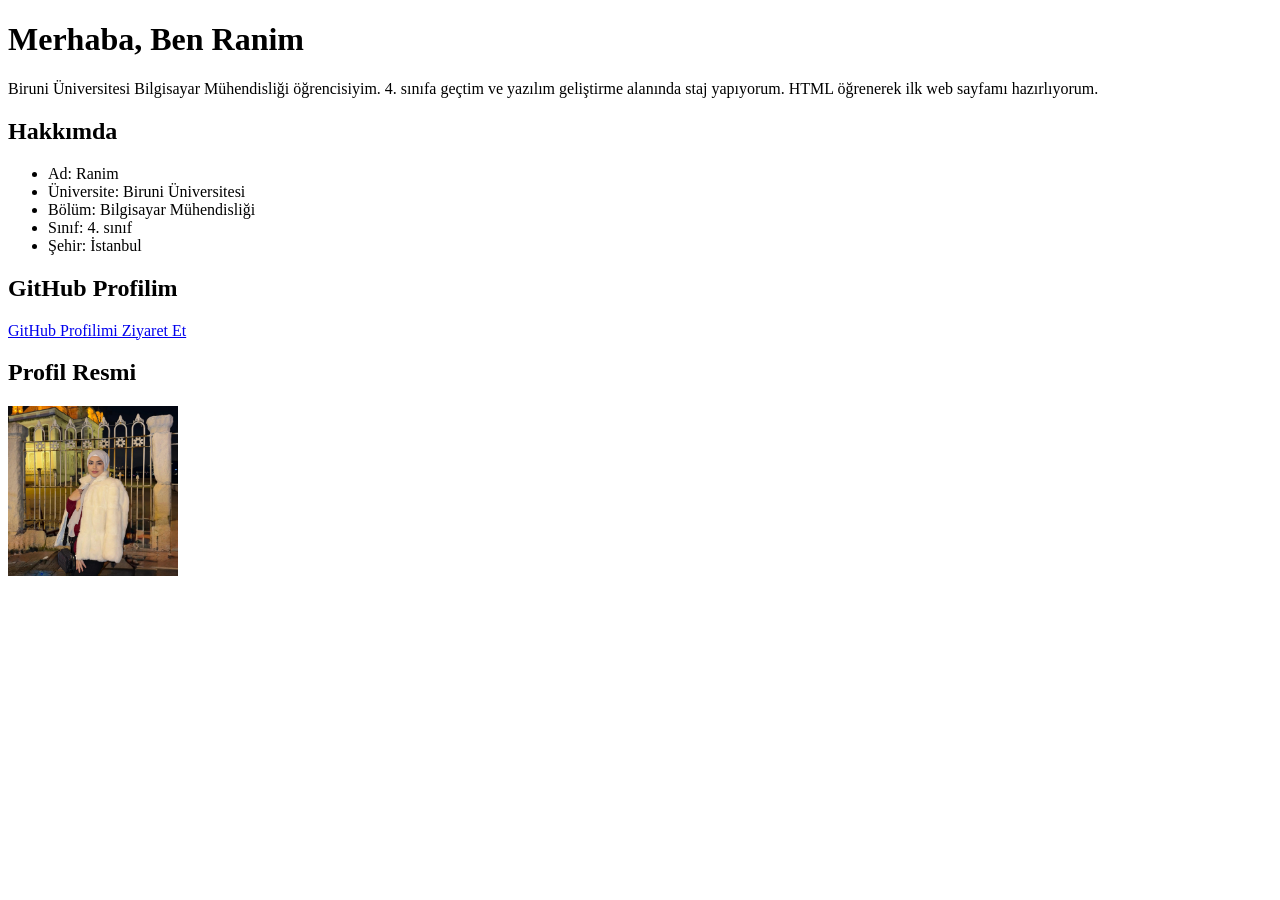
==== index.html @ 9cc7da68 "Staj HTML Project" ====
<!DOCTYPE html>
<html lang="tr">

<head>
    <meta charset="UTF-8">
    <title>Kişisel Tanıtım Sayfası</title>
</head>

<body>

    <h1>Merhaba, Ben Ranim</h1>

    <p>
        Biruni Üniversitesi Bilgisayar Mühendisliği öğrencisiyim.
        4. sınıfa geçtim ve yazılım geliştirme alanında staj yapıyorum.
        HTML öğrenerek ilk web sayfamı hazırlıyorum.
    </p>

    <h2>Hakkımda</h2>

    <ul>
        <li>Ad: Ranim</li>
        <li>Üniversite: Biruni Üniversitesi</li>
        <li>Bölüm: Bilgisayar Mühendisliği</li>
        <li>Sınıf: 4. sınıf</li>
        <li>Şehir: İstanbul</li>
    </ul>
        
    <h2>GitHub Profilim</h2>

    <a href="https://github.com/ranimbarazi" target="_blank">
        GitHub Profilimi Ziyaret Et
    </a>

    <h2>Profil Resmi</h2>

    <img src="ranim.jpg.jpeg" alt="Ranim" width="170">
</body>

</html
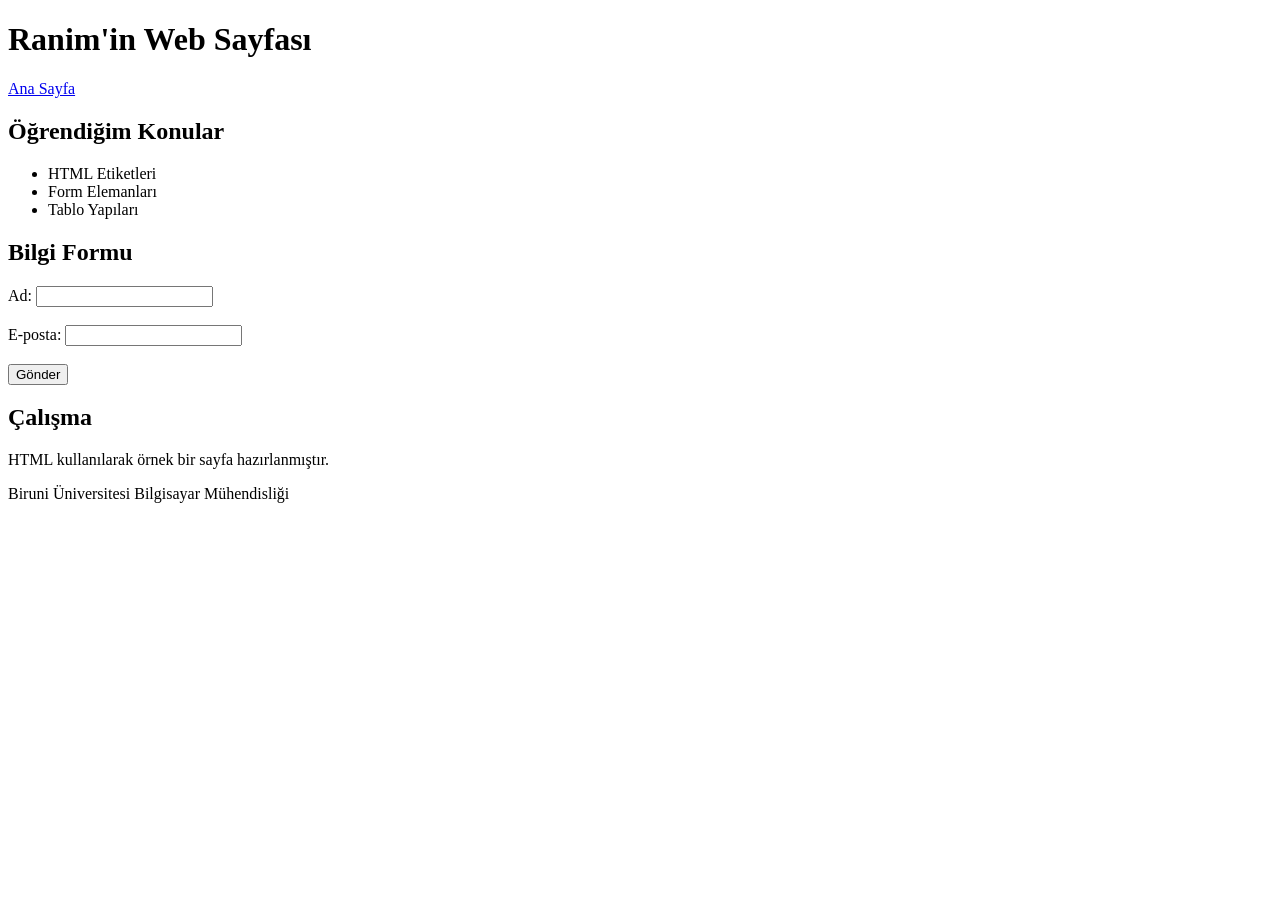
==== commit 3a4dafdf: "3. Gun HTML calismasi" ====
--- a/index.html
+++ b/index.html
@@ -1,40 +1,56 @@
 <!DOCTYPE html>
 <html lang="tr">
-
 <head>
     <meta charset="UTF-8">
-    <title>Kişisel Tanıtım Sayfası</title>
+    <title>3. Gün HTML Çalışması</title>
 </head>
 
 <body>
 
-    <h1>Merhaba, Ben Ranim</h1>
+<header>
+    <h1>Ranim'in Web Sayfası</h1>
+</header>
 
-    <p>
-        Biruni Üniversitesi Bilgisayar Mühendisliği öğrencisiyim.
-        4. sınıfa geçtim ve yazılım geliştirme alanında staj yapıyorum.
-        HTML öğrenerek ilk web sayfamı hazırlıyorum.
-    </p>
+<nav>
+    <a href="#">Ana Sayfa</a>
+</nav>
 
-    <h2>Hakkımda</h2>
+<section>
+    <h2>Öğrendiğim Konular</h2>
 
     <ul>
-        <li>Ad: Ranim</li>
-        <li>Üniversite: Biruni Üniversitesi</li>
-        <li>Bölüm: Bilgisayar Mühendisliği</li>
-        <li>Sınıf: 4. sınıf</li>
-        <li>Şehir: İstanbul</li>
+        <li>HTML Etiketleri</li>
+        <li>Form Elemanları</li>
+        <li>Tablo Yapıları</li>
     </ul>
-        
-    <h2>GitHub Profilim</h2>
+</section>
 
-    <a href="https://github.com/ranimbarazi" target="_blank">
-        GitHub Profilimi Ziyaret Et
-    </a>
+<section>
+    <h2>Bilgi Formu</h2>
 
-    <h2>Profil Resmi</h2>
+    <form>
+        Ad:
+        <input type="text">
 
-    <img src="ranim.jpg.jpeg" alt="Ranim" width="170">
+        <br><br>
+
+        E-posta:
+        <input type="email">
+
+        <br><br>
+
+        <button>Gönder</button>
+    </form>
+</section>
+
+<article>
+    <h2>Çalışma</h2>
+    <p>HTML kullanılarak örnek bir sayfa hazırlanmıştır.</p>
+</article>
+
+<footer>
+    <p>Biruni Üniversitesi Bilgisayar Mühendisliği</p>
+</footer>
+
 </body>
-
-</html+</html>
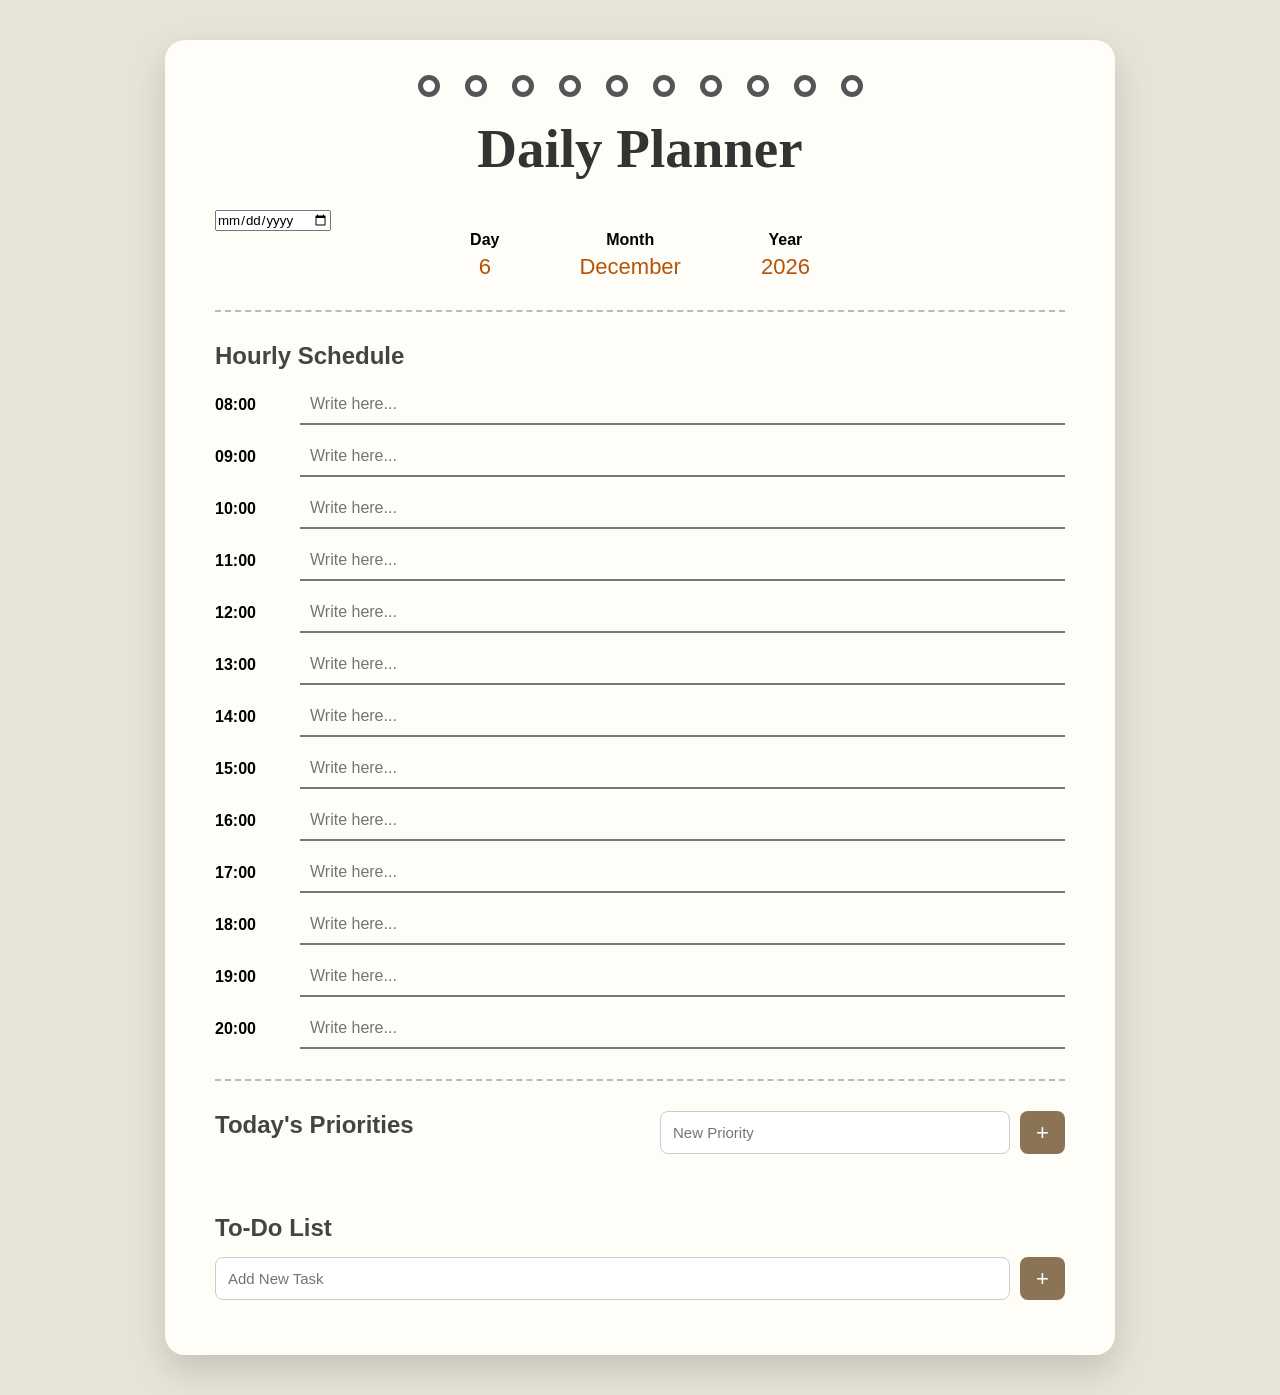
==== commit 9eb9be25: "First commit" ====
--- a/index.html
+++ b/index.html
@@ -1,56 +1,90 @@
 <!DOCTYPE html>
-<html lang="tr">
+<html lang="en">
 <head>
-    <meta charset="UTF-8">
-    <title>3. Gün HTML Çalışması</title>
+<meta charset="UTF-8">
+<meta name="viewport" content="width=device-width, initial-scale=1.0">
+<title>Daily Planner</title>
+<link rel="stylesheet" href="style.css">
 </head>
 
 <body>
 
-<header>
-    <h1>Ranim'in Web Sayfası</h1>
-</header>
+<div class="planner">
 
-<nav>
-    <a href="#">Ana Sayfa</a>
-</nav>
+<div class="rings">
+<span></span>
+<span></span>
+<span></span>
+<span></span>
+<span></span>
+<span></span>
+<span></span>
+<span></span>
+<span></span>
+<span></span>
+</div>
 
-<section>
-    <h2>Öğrendiğim Konular</h2>
+<h1>Daily Planner</h1>
+<input type="date" id="deadline">
+<div class="dateBox">
 
-    <ul>
-        <li>HTML Etiketleri</li>
-        <li>Form Elemanları</li>
-        <li>Tablo Yapıları</li>
-    </ul>
-</section>
+<div>
+<label>Day</label>
+<p id="day"></p>
+</div>
 
-<section>
-    <h2>Bilgi Formu</h2>
+<div>
+<label>Month</label>
+<p id="month"></p>
+</div>
 
-    <form>
-        Ad:
-        <input type="text">
+<div>
+<label>Year</label>
+<p id="year"></p>
+</div>
 
-        <br><br>
+</div>
 
-        E-posta:
-        <input type="email">
+<hr>
 
-        <br><br>
+<h2>Hourly Schedule</h2>
 
-        <button>Gönder</button>
-    </form>
-</section>
+<div id="schedule"></div>
 
-<article>
-    <h2>Çalışma</h2>
-    <p>HTML kullanılarak örnek bir sayfa hazırlanmıştır.</p>
-</article>
+<hr>
 
-<footer>
-    <p>Biruni Üniversitesi Bilgisayar Mühendisliği</p>
-</footer>
+<div class="bottom">
+<h2>Today's Priorities</h2>
+
+<div class="addPriority">
+<input type="text" id="priorityInput" placeholder="New Priority">
+<button id="addPriorityBtn">+</button>
+</div>
+
+<div id="priorityList"></div>
+
+</div>
+
+<!-- To Do List -->
+
+<div class="todo">
+
+<h2>To-Do List</h2>
+
+<div class="addTask">
+<input type="text" id="taskInput" placeholder="Add New Task">
+<button id="addTaskBtn">+</button>
+</div>
+
+<div id="taskList"></div>
+
+</div>
+
+</div>
+
+</div>
+
+<script src="script.js"></script>
 
 </body>
 </html>
--- a/style.css
+++ b/style.css
@@ -0,0 +1,207 @@
+*{
+margin:0;
+padding:0;
+box-sizing:border-box;
+font-family:Arial,sans-serif;
+}
+
+body{
+background:#e8e3d8;
+display:flex;
+justify-content:center;
+padding:40px 20px;
+}
+
+.planner{
+width:950px;
+background:#fffdf8;
+border-radius:20px;
+padding:35px 50px;
+box-shadow:0 15px 35px rgba(0,0,0,.15);
+position:relative;
+}
+
+.rings{
+display:flex;
+justify-content:center;
+gap:25px;
+margin-bottom:20px;
+}
+
+.rings span{
+width:22px;
+height:22px;
+border:5px solid #555;
+border-radius:50%;
+background:#fff;
+}
+
+h1{
+text-align:center;
+font-size:55px;
+margin-bottom:30px;
+font-family:Georgia,serif;
+color:#333;
+}
+
+.dateBox{
+display:flex;
+justify-content:center;
+gap:80px;
+margin-bottom:25px;
+}
+
+.dateBox div{
+text-align:center;
+}
+
+.dateBox label{
+display:block;
+font-weight:bold;
+margin-bottom:5px;
+}
+
+.dateBox p{
+font-size:22px;
+color:#b45309;
+}
+
+hr{
+margin:30px 0;
+border:none;
+border-top:2px dashed #bbb;
+}
+
+h2{
+margin-bottom:15px;
+color:#444;
+}
+
+#schedule{
+display:flex;
+flex-direction:column;
+gap:12px;
+}
+
+.scheduleRow{
+display:flex;
+align-items:center;
+gap:15px;
+}
+
+.time{
+width:70px;
+font-weight:bold;
+}
+
+.scheduleInput{
+flex:1;
+padding:10px;
+border:none;
+border-bottom:2px solid #777;
+background:transparent;
+font-size:16px;
+outline:none;
+}
+
+.bottom{
+display:grid;
+grid-template-columns:1fr 1fr;
+gap:40px;
+margin-top:30px;
+}
+
+.addTask,
+.addPriority{
+display:flex;
+gap:10px;
+margin-bottom:20px;
+}
+
+.addTask input,
+.addPriority input{
+flex:1;
+padding:12px;
+border:1px solid #ccc;
+border-radius:8px;
+font-size:15px;
+}
+
+.addTask button,
+.addPriority button{
+width:45px;
+border:none;
+background:#8b7355;
+color:white;
+font-size:22px;
+border-radius:8px;
+cursor:pointer;
+}
+
+.addTask button:hover,
+.addPriority button:hover{
+background:#6f5d46;
+}
+
+.task,
+.priorityItem{
+display:flex;
+justify-content:space-between;
+align-items:center;
+background:#f8f4ec;
+padding:12px;
+border-radius:10px;
+margin-bottom:10px;
+}
+
+.task span,
+.priorityItem span{
+flex:1;
+}
+
+.done{
+text-decoration:line-through;
+color:#888;
+}
+
+.actions{
+display:flex;
+gap:8px;
+}
+
+.actions button{
+padding:6px 10px;
+border:none;
+border-radius:6px;
+cursor:pointer;
+color:white;
+}
+
+.completeBtn{
+background:#22c55e;
+}
+
+.deleteBtn{
+background:#ef4444;
+}
+
+@media(max-width:900px){
+
+.planner{
+width:100%;
+padding:25px;
+}
+
+.bottom{
+grid-template-columns:1fr;
+}
+
+.dateBox{
+gap:25px;
+}
+
+h1{
+font-size:38px;
+}
+
+}
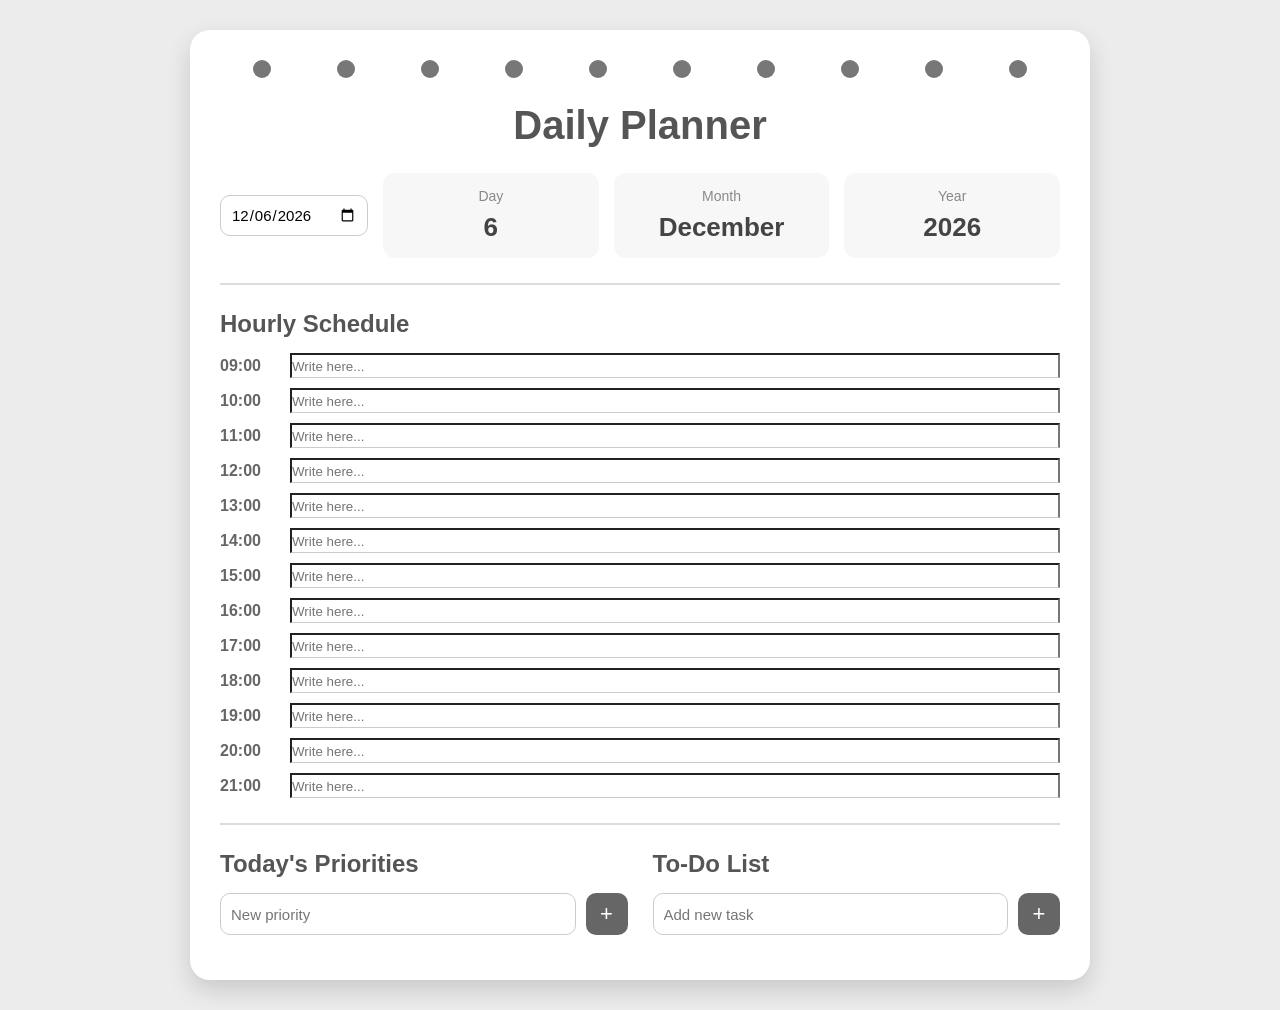
==== commit 91006260: "8.Gun" ====
--- a/index.html
+++ b/index.html
@@ -6,27 +6,20 @@
 <title>Daily Planner</title>
 <link rel="stylesheet" href="style.css">
 </head>
-
 <body>
 
 <div class="planner">
 
 <div class="rings">
-<span></span>
-<span></span>
-<span></span>
-<span></span>
-<span></span>
-<span></span>
-<span></span>
-<span></span>
-<span></span>
-<span></span>
+<span></span><span></span><span></span><span></span><span></span>
+<span></span><span></span><span></span><span></span><span></span>
 </div>
 
 <h1>Daily Planner</h1>
-<input type="date" id="deadline">
+
 <div class="dateBox">
+
+<input type="date" id="selectedDate">
 
 <div>
 <label>Day</label>
@@ -54,10 +47,13 @@
 <hr>
 
 <div class="bottom">
+
+<div class="priority">
+
 <h2>Today's Priorities</h2>
 
 <div class="addPriority">
-<input type="text" id="priorityInput" placeholder="New Priority">
+<input type="text" id="priorityInput" placeholder="New priority">
 <button id="addPriorityBtn">+</button>
 </div>
 
@@ -65,14 +61,12 @@
 
 </div>
 
-<!-- To Do List -->
-
 <div class="todo">
 
 <h2>To-Do List</h2>
 
 <div class="addTask">
-<input type="text" id="taskInput" placeholder="Add New Task">
+<input type="text" id="taskInput" placeholder="Add new task">
 <button id="addTaskBtn">+</button>
 </div>
 
--- a/style.css
+++ b/style.css
@@ -6,152 +6,157 @@
 }
 
 body{
-background:#e8e3d8;
+background:#ececec;
 display:flex;
 justify-content:center;
-padding:40px 20px;
+padding:30px;
 }
 
 .planner{
-width:950px;
-background:#fffdf8;
+width:900px;
+background:#fff;
 border-radius:20px;
-padding:35px 50px;
-box-shadow:0 15px 35px rgba(0,0,0,.15);
-position:relative;
+padding:30px;
+box-shadow:0 10px 25px rgba(0,0,0,.15);
 }
 
 .rings{
 display:flex;
-justify-content:center;
-gap:25px;
-margin-bottom:20px;
+justify-content:space-around;
+margin-bottom:25px;
 }
 
 .rings span{
-width:22px;
-height:22px;
-border:5px solid #555;
+width:18px;
+height:18px;
+background:#777;
 border-radius:50%;
-background:#fff;
 }
 
 h1{
 text-align:center;
-font-size:55px;
-margin-bottom:30px;
-font-family:Georgia,serif;
-color:#333;
+font-size:40px;
+color:#555;
+margin-bottom:25px;
 }
 
 .dateBox{
 display:flex;
-justify-content:center;
-gap:80px;
+justify-content:space-between;
+align-items:center;
 margin-bottom:25px;
+gap:15px;
+}
+
+#selectedDate{
+padding:10px;
+border:1px solid #ccc;
+border-radius:10px;
+font-size:15px;
 }
 
 .dateBox div{
+flex:1;
 text-align:center;
+background:#f7f7f7;
+padding:15px;
+border-radius:12px;
 }
 
 .dateBox label{
 display:block;
+font-size:14px;
+color:#888;
+margin-bottom:8px;
+}
+
+.dateBox p{
+font-size:26px;
 font-weight:bold;
-margin-bottom:5px;
-}
-
-.dateBox p{
-font-size:22px;
-color:#b45309;
+color:#444;
 }
 
 hr{
-margin:30px 0;
 border:none;
-border-top:2px dashed #bbb;
+border-top:2px solid #ddd;
+margin:25px 0;
 }
 
 h2{
+color:#555;
 margin-bottom:15px;
-color:#444;
-}
-
-#schedule{
-display:flex;
-flex-direction:column;
-gap:12px;
-}
-
-.scheduleRow{
+}
+
+.row{
 display:flex;
 align-items:center;
-gap:15px;
+margin:10px 0;
 }
 
 .time{
 width:70px;
 font-weight:bold;
-}
-
-.scheduleInput{
+color:#666;
+}
+
+.line{
+flex:1;
+border-bottom:1px solid #ccc;
+height:25px;
+}
+
+.bottom{
+display:flex;
+gap:25px;
+margin-top:20px;
+}
+
+.priority,
+.todo{
+flex:1;
+}
+
+.addPriority,
+.addTask{
+display:flex;
+gap:10px;
+margin-bottom:15px;
+}
+
+.addPriority input,
+.addTask input{
 flex:1;
 padding:10px;
+border:1px solid #ccc;
+border-radius:10px;
+font-size:15px;
+}
+
+button{
+width:42px;
+height:42px;
 border:none;
-border-bottom:2px solid #777;
-background:transparent;
-font-size:16px;
-outline:none;
-}
-
-.bottom{
-display:grid;
-grid-template-columns:1fr 1fr;
-gap:40px;
-margin-top:30px;
-}
-
-.addTask,
-.addPriority{
-display:flex;
-gap:10px;
-margin-bottom:20px;
-}
-
-.addTask input,
-.addPriority input{
-flex:1;
-padding:12px;
-border:1px solid #ccc;
-border-radius:8px;
-font-size:15px;
-}
-
-.addTask button,
-.addPriority button{
-width:45px;
-border:none;
-background:#8b7355;
+border-radius:10px;
+background:#666;
 color:white;
 font-size:22px;
-border-radius:8px;
 cursor:pointer;
-}
-
-.addTask button:hover,
-.addPriority button:hover{
-background:#6f5d46;
-}
-
-.task,
-.priorityItem{
+transition:.3s;
+}
+
+button:hover{
+background:#444;
+}
+
+.priorityItem,
+.task{
 display:flex;
 justify-content:space-between;
 align-items:center;
-background:#f8f4ec;
+background:#f5f5f5;
 padding:12px;
 border-radius:10px;
-margin-bottom:10px;
+margin-top:10px;
 }
 
 .task span,
@@ -159,49 +164,58 @@
 flex:1;
 }
 
+.done,
+.delete{
+width:auto;
+padding:8px 12px;
+font-size:14px;
+margin-left:5px;
+}
+
 .done{
+background:#4caf50;
+}
+
+.done:hover{
+background:#388e3c;
+}
+
+.delete{
+background:#e53935;
+}
+
+.delete:hover{
+background:#c62828;
+}
+
+.completed span{
 text-decoration:line-through;
-color:#888;
-}
-
-.actions{
-display:flex;
-gap:8px;
-}
-
-.actions button{
-padding:6px 10px;
-border:none;
-border-radius:6px;
-cursor:pointer;
-color:white;
-}
-
-.completeBtn{
-background:#22c55e;
-}
-
-.deleteBtn{
-background:#ef4444;
-}
-
-@media(max-width:900px){
+color:#2e7d32;
+}
+
+@media(max-width:800px){
 
 .planner{
+width:95%;
+padding:20px;
+}
+
+.bottom{
+flex-direction:column;
+}
+
+.dateBox{
+flex-direction:column;
+}
+
+.row{
+flex-direction:column;
+align-items:flex-start;
+}
+
+.line{
 width:100%;
-padding:25px;
-}
-
-.bottom{
-grid-template-columns:1fr;
-}
-
-.dateBox{
-gap:25px;
-}
-
-h1{
-font-size:38px;
+margin-top:5px;
 }
 
 }
